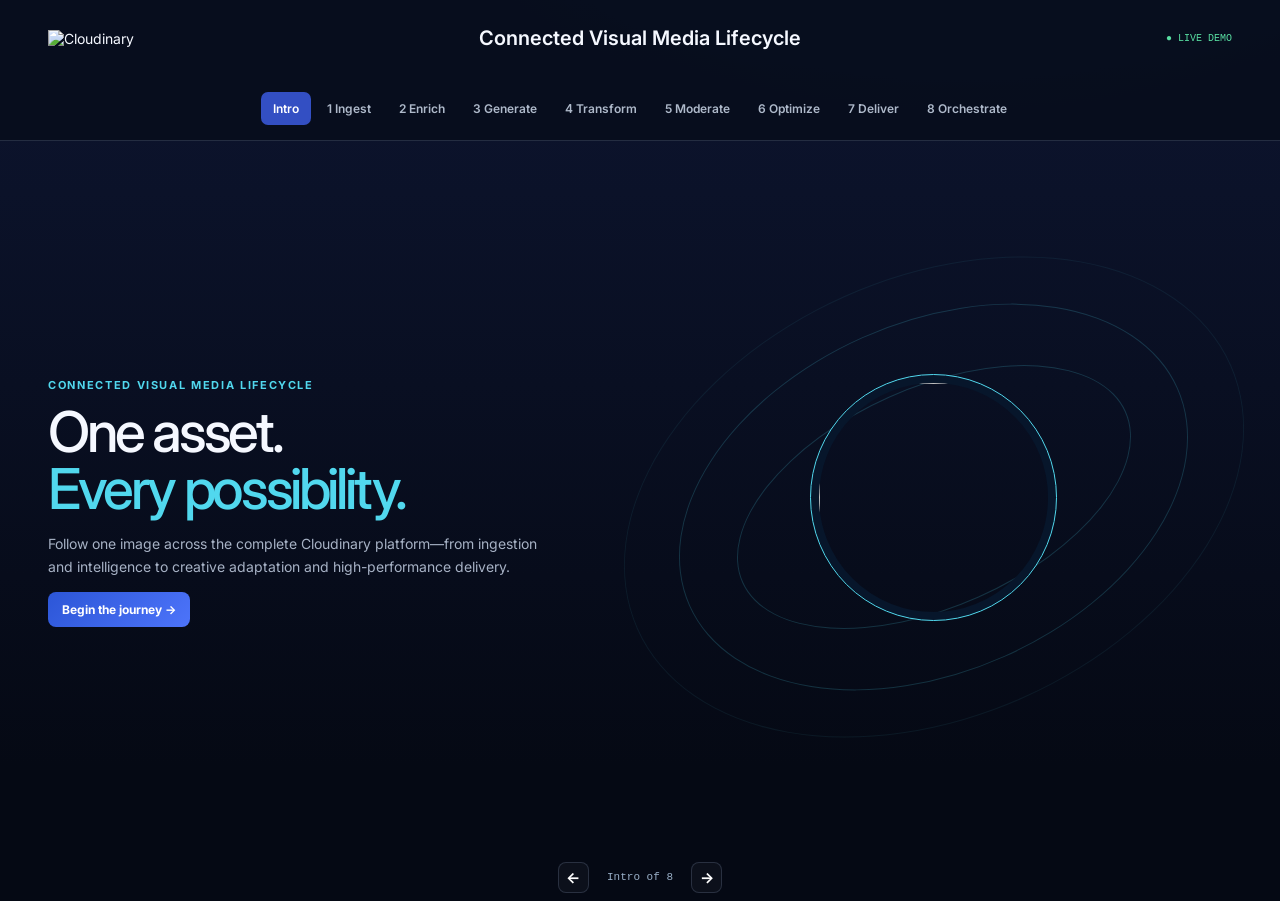
==== index.html @ d99a13ba "Initial connected visual media lifecycle demo" ====
<!doctype html><html lang="en"><head><meta charset="utf-8"><meta name="viewport" content="width=device-width,initial-scale=1"><title>Connected Visual Media Lifecycle</title><link rel="preconnect" href="https://res.cloudinary.com"><link rel="stylesheet" href="styles.css"><script>window.LIFECYCLE_DEMO_CONFIG={cloudName:"demohost",uploadPreset:""}</script><script src="app.js" defer></script></head><body><div class="app"><header><div class="title"><img src="https://res.cloudinary.com/demohost/image/upload/v1788976604/cloudinary_logo_white_0720_svg.svg" alt="Cloudinary"><h1>Connected Visual Media Lifecycle</h1><span>● LIVE DEMO</span></div><nav role="tablist"><a class="active" href="#intro">Intro</a><a href="#ingest">1 Ingest</a><a href="#enrich">2 Enrich</a><a href="#generate">3 Generate</a><a href="#transform">4 Transform</a><a href="#moderate">5 Moderate</a><a href="#optimize">6 Optimize</a><a href="#deliver">7 Deliver</a><a href="#orchestrate">8 Orchestrate</a></nav></header><main>
<section id="intro" class="slide active"><div><p class="k">CONNECTED VISUAL MEDIA LIFECYCLE</p><h2>One asset.<br><em>Every possibility.</em></h2><p>Follow one image across the complete Cloudinary platform—from ingestion and intelligence to creative adaptation and high-performance delivery.</p><button data-next>Begin the journey →</button></div><div class="orbit"><i></i><i></i><i></i><img data-img src="https://res.cloudinary.com/demohost/image/upload/v1787601621/utctndwrbavu4seggpqu.jpg" alt=""></div></section>
<section id="ingest" class="slide"><div><p class="k">01 / INGEST & STORE</p><h2>Start with<br><em>one asset.</em></h2><p>Bring a single image into the demo. At scale, Cloudinary ingests every type of media through widgets, APIs, portals, and automations.</p></div><div class="twocol"><article class="panel"><b>UPLOAD WIDGET <i id="state">READY</i></b><div id="drop"><input id="file" type="file" accept="image/*" hidden><strong>↑</strong><h3>Bring in an image</h3><p>Upload from your device or use the example asset.</p><button id="upload">Upload image</button><button id="example" class="secondary">Use example</button><small id="note">Upload Widget connection pending preset setup.</small></div></article><aside class="panel inspector"><b>ASSET INSPECTOR <i>ORIGINAL</i></b><img data-img src="https://res.cloudinary.com/demohost/image/upload/v1787601621/utctndwrbavu4seggpqu.jpg" alt="Source asset"><dl><div><dt>Pixel size</dt><dd id="dims">Loading…</dd></div><div><dt>Format</dt><dd id="format">JPG</dd></div><div><dt>File size</dt><dd id="size">Cloudinary original</dd></div><div><dt>Folder</dt><dd>lifecycle-demo/inbox</dd></div></dl></aside></div></section>
<section id="enrich" class="slide"><div><p class="k">02 / ENRICH & FIND</p><h2>Meaning makes<br><em>media move.</em></h2><p>AI tags and structured metadata make every visual a searchable business object.</p></div><div class="tagstage"><div class="tags left">lifestyle<br>outdoor<br>summer<br>travel</div><img data-img src="https://res.cloudinary.com/demohost/image/upload/c_fill,ar_1:1,g_auto/v1787601621/utctndwrbavu4seggpqu.jpg" alt="Enriched asset"><div class="tags right">approved<br>social use<br>rights cleared<br>Q3 campaign</div><footer>⌕ <span id="query">find all images approved for social use</span></footer></div></section>
<section id="generate" class="slide"><div><p class="k">03 / GENERATE</p><h2>Move beyond<br><em>the original.</em></h2><p>Generative AI expands, enhances, and animates a source asset for the next campaign or channel.</p></div><div class="cards"><article class="banner"><span>GENERATIVE FILL</span><img data-img src="https://res.cloudinary.com/demohost/image/upload/c_pad,ar_16:9,w_1100,b_rgb:173b66/v1787601621/utctndwrbavu4seggpqu.jpg" alt="Generated banner"><strong>Into<br><em>the open</em></strong><p>Expand into a campaign banner</p></article><article><span>IMAGE TO VIDEO</span><img data-img src="https://res.cloudinary.com/demohost/image/upload/c_fill,ar_16:9,g_auto/v1787601621/utctndwrbavu4seggpqu.jpg" alt="Motion preview"><strong>▶</strong><p>Generate a motion-ready story</p></article></div></section>
<section id="transform" class="slide"><div><p class="k">04 / TRANSFORM</p><h2>Adapt once.<br><em>Show up everywhere.</em></h2><p>Dynamic transformations create precise channel experiences without duplicating the original.</p></div><div class="grid"><article class="big"><img data-img src="https://res.cloudinary.com/demohost/image/upload/v1787601621/utctndwrbavu4seggpqu.jpg" alt="Original"><p>Original asset</p></article><article><img data-img src="https://res.cloudinary.com/demohost/image/upload/c_fill,ar_4:5,g_auto/v1787601621/utctndwrbavu4seggpqu.jpg" alt="Social"><p>Social portrait</p></article><article><img data-img src="https://res.cloudinary.com/demohost/image/upload/c_fill,ar_16:9,g_auto/v1787601621/utctndwrbavu4seggpqu.jpg" alt="Landscape"><p>Marketplace landscape</p></article></div></section>
<section id="moderate" class="slide"><div><p class="k">05 / MODERATE</p><h2>Make every visual<br><em>on brand.</em></h2><p>Custom rules evaluate incoming assets; outcomes become structured metadata.</p></div><div class="moderate"><article><img data-img src="https://res.cloudinary.com/demohost/image/upload/c_fill,ar_1:1,g_auto/v1787601621/utctndwrbavu4seggpqu.jpg" alt=""><b>✓ Approved</b><p>01 Logo check</p></article><article class="reject"><img data-img src="https://res.cloudinary.com/demohost/image/upload/c_fill,ar_1:1,g_auto/v1787601621/utctndwrbavu4seggpqu.jpg" alt=""><b>× Rejected</b><p>02 Clean white background</p></article><article><img data-img src="https://res.cloudinary.com/demohost/image/upload/c_fill,ar_1:1,g_auto/v1787601621/utctndwrbavu4seggpqu.jpg" alt=""><b>✓ Approved</b><p>03 Safe for work</p></article></div></section>
<section id="optimize" class="slide"><div><p class="k">06 / OPTIMIZE</p><h2>Perceptually perfect.<br><em>Performance first.</em></h2><p>Automatic format and quality selection delivers the smallest equivalent file.</p></div><div class="payload panel"><article>ORIGINAL UPLOAD<strong id="original">3.0 MB</strong><small>Source image</small></article><b>↓<small>Automatic format & quality</small></b><article class="green">OPTIMIZED WEB VARIANT<strong>27 KB</strong><small>AVIF / q_auto</small></article><footer><strong>99.1%</strong> smaller payload</footer></div></section>
<section id="deliver" class="slide"><div><p class="k">07 / DELIVER</p><h2>Deliver the right<br><em>experience.</em></h2><p>Responsive media appears exactly where your customer needs it.</p></div><div class="shop panel"><b>● ● ● &nbsp; shop.example.com/summer</b><article><div><small>THE NEW SEASON</small><h3>Made to<br>go further.</h3><button>Shop the story</button></div><img data-img src="https://res.cloudinary.com/demohost/image/upload/c_fill,ar_4:5,g_auto/v1787601621/utctndwrbavu4seggpqu.jpg" alt="Ecommerce example"></article></div></section>
<section id="orchestrate" class="slide"><div><p class="k">08 / ORCHESTRATE</p><h2>The lifecycle is not<br>a process. It’s a <em>flow.</em></h2><p>MediaFlows connects every capability into an automated, observable media operation.</p></div><div class="flow panel"><b>MEDIAFLOWS / ON ASSET UPLOAD <i>RUNNING</i></b><div><article>↑<strong>Asset uploaded</strong><small>lifecycle-demo/inbox</small></article><span>→</span><article>✦<strong>Enrich metadata</strong><small>AI tagging + schema</small></article><span>→</span><article>✓<strong>Moderate</strong><small>3 custom rules</small></article><span>→</span><article>↗<strong>Publish variants</strong><small>Approved only</small></article></div></div></section></main><footer class="controls"><button id="prev">←</button><span id="counter">Intro of 8</span><button id="next">→</button></footer></div></body></html>
---- styles.css ----
@import url('https://fonts.googleapis.com/css2?family=Inter:wght@400;500;600;700&display=swap');:root{--n:#050914;--p:#0b1220;--l:rgba(185,212,255,.16);--m:#a7b2c5;--c:#51d8ee;--g:#58dda1;--r:#ff765d}*{box-sizing:border-box}body{margin:0;background:#050914;color:#f5f8ff;font:14px Inter,sans-serif}.app{min-height:100vh;background:radial-gradient(900px 500px at 75% -180px,#29387888,transparent 65%),linear-gradient(#0d1530,#050914 48rem)}header{border-bottom:1px solid var(--l);background:#070d1cee}.title,nav,main,.controls{max-width:1184px;margin:auto}.title{height:76px;display:grid;grid-template-columns:1fr auto 1fr;align-items:center}.title img{width:164px}.title h1{font-size:20px;font-weight:600}.title span{justify-self:end;color:var(--g);font:10px monospace}nav{height:64px;display:flex;align-items:center;justify-content:center;gap:4px;overflow:auto}nav a{padding:9px 12px;border-radius:7px;color:#aeb9ca;text-decoration:none;font-size:12px;font-weight:600;white-space:nowrap}nav a.active{background:#334fc3;color:#fff}.slide{height:calc(100vh - 188px);min-height:570px;display:grid;grid-template-columns:42% 58%;gap:45px;align-items:center;animation:in .35s}.slide:not(.active){display:none}@keyframes in{from{opacity:0;transform:translateX(15px)}to{opacity:1}}.k{color:var(--c);font-size:11px;font-weight:700;letter-spacing:.15em}.slide h2{margin:0;font-size:clamp(40px,4.4vw,62px);font-weight:500;line-height:1.02;letter-spacing:-.06em}.slide>div>p:not(.k){color:var(--m);line-height:1.65}em{color:var(--c);font-style:normal}button{padding:10px 14px;border:0;border-radius:8px;background:linear-gradient(135deg,#2c56d7,#4d74fa);color:#fff;font:700 12px Inter;cursor:pointer}.secondary{margin-left:7px;border:1px solid var(--l);background:#ffffff0b}.panel{overflow:hidden;border:1px solid var(--l);border-radius:15px;background:var(--p);box-shadow:0 18px 45px #0004}.panel>b,.shop>b,.flow>b{display:flex;justify-content:space-between;padding:15px 17px;border-bottom:1px solid var(--l);color:#aebed2;font:10px monospace;letter-spacing:.12em}.panel i{color:var(--g);font-style:normal}.orbit{height:450px;position:relative;display:grid;place-items:center}.orbit i{position:absolute;border:1px solid #51d8ee30;border-radius:50%;transform:rotate(-24deg)}.orbit i:nth-child(1){width:420px;height:220px}.orbit i:nth-child(2){width:535px;height:350px}.orbit i:nth-child(3){width:650px;height:440px;border-color:#51d8ee12}.orbit img{z-index:1;width:245px;height:245px;border:8px solid #07162b;outline:1px solid var(--c);border-radius:50%;object-fit:cover}.twocol{display:grid;grid-template-columns:1fr .72fr;gap:16px}.drop{min-height:340px;display:grid;place-content:center;text-align:center;padding:25px}.drop strong{display:grid;place-items:center;width:48px;height:48px;margin:auto;border:1px solid #51d8ee88;border-radius:50%;color:var(--c);font-size:23px}.drop h3{margin:18px 0 5px}.drop p,.drop small{color:var(--m);font-size:12px}.drop small{display:block;margin-top:15px;font-size:10px}.inspector>img{width:100%;height:170px;padding:14px;object-fit:cover}.inspector dl{margin:0;padding:4px 17px}.inspector dl div{display:flex;justify-content:space-between;padding:10px 0;border-bottom:1px solid var(--l)}dt{color:#97a9c1;font-size:11px}dd{margin:0;font:11px monospace}.tagstage{height:440px;position:relative;display:grid;place-items:center;border-block:1px solid var(--l);background-image:linear-gradient(#7096d115 1px,transparent 1px),linear-gradient(90deg,#7096d115 1px,transparent 1px);background-size:38px 38px}.tagstage>img{width:245px;height:245px;border:7px solid #071a31;outline:1px solid var(--c);border-radius:50%;object-fit:cover}.tags{position:absolute;display:grid;gap:10px;color:#c3d9ee;font:10px monospace;line-height:3}.tags.left{left:5%;top:15%}.tags.right{right:5%;bottom:19%;text-align:right}.tagstage footer{position:absolute;bottom:3%;width:82%;padding:12px;border:1px solid #51d8ee66;border-radius:8px;background:#030d1be8;color:#d5e9fb;font:11px monospace}.cards{display:grid;grid-template-columns:1.2fr .8fr;gap:14px}.cards article,.grid article,.moderate article{position:relative;overflow:hidden;border:1px solid var(--l);border-radius:12px;background:#081a30;height:330px}.cards img,.grid img,.moderate img{width:100%;height:100%;object-fit:cover}.cards span,.cards p,.grid p,.moderate p{position:absolute;z-index:1;left:12px}.cards span{top:12px;font:9px monospace}.cards strong{position:absolute;z-index:1;top:48%;left:50%;transform:translate(-50%,-50%);font-size:26px}.cards p,.grid p,.moderate p{bottom:0;right:0;margin:0;padding:35px 12px 12px;background:linear-gradient(transparent,#020810e8);font-size:11px}.grid{display:grid;grid-template-columns:1.3fr .75fr;grid-template-rows:160px 160px;gap:12px}.grid .big{grid-row:span 2}.grid article:last-child{grid-column:2}.moderate{display:grid;grid-template-columns:repeat(3,1fr);gap:12px}.moderate article{height:330px}.moderate b{position:absolute;z-index:1;top:12px;right:12px;padding:7px 9px;border:1px solid var(--g);border-radius:99px;color:var(--g);background:#03101de8;font-size:10px}.moderate .reject b{border-color:var(--r);color:var(--r)}.moderate .reject img{filter:saturate(.45)}.payload{display:grid;grid-template-columns:1fr .6fr 1fr;padding:35px;align-items:center}.payload article{display:grid;gap:9px;padding:21px;border:1px solid var(--l);border-radius:10px;color:#a7bad3;font:10px monospace}.payload article strong{font-size:36px;color:#fff}.payload .green{border-color:#58dda166}.payload .green strong{color:var(--g)}.payload>b{text-align:center;color:var(--c);font-size:30px}.payload footer{grid-column:1/-1;text-align:center;padding-top:20px;color:var(--m)}.payload footer strong{color:var(--c);font-size:30px}.shop article{display:grid;grid-template-columns:1fr .86fr;height:330px;background:#d6dada;color:#132235}.shop article div{padding:42px}.shop h3{margin:13px 0;font:44px/.88 Georgia,serif}.shop img{width:100%;height:100%;object-fit:cover}.flow>div{min-height:365px;display:flex;align-items:center;justify-content:center;background-image:linear-gradient(#7096d115 1px,transparent 1px),linear-gradient(90deg,#7096d115 1px,transparent 1px);background-size:34px 34px}.flow article{width:130px;padding:14px 8px;border:1px solid #75b8ff55;border-radius:9px;background:#05162eee;color:var(--c);text-align:center;font-size:20px}.flow article strong,.flow article small{display:block;margin-top:7px;color:#fff;font-size:10px}.flow article small{color:#839bb9;font-size:8px}.flow>div>span{color:var(--c);padding:9px}.controls{height:48px;display:flex;justify-content:center;align-items:center;gap:18px;color:#9ab0c8;font:11px monospace}.controls button{display:grid;place-items:center;width:31px;height:31px;padding:0;border:1px solid var(--l);background:#ffffff08;font-size:15px}@media(max-width:850px){.title,nav,main,.controls{width:calc(100% - 40px)}.title{grid-template-columns:1fr auto}.title h1{display:none}.slide{height:auto;min-height:calc(100vh - 175px);grid-template-columns:1fr;padding:45px 0}.twocol{grid-template-columns:1fr}.inspector{display:none}.orbit{height:300px}.orbit i:nth-child(3){width:480px}.moderate{grid-template-columns:1fr}.moderate article{height:180px}.cards{grid-template-columns:1fr}.grid{grid-template-rows:180px 180px}.tagstage{height:350px}.tags{display:none}.flow>div{flex-direction:column;padding:20px}.flow>div>span{transform:rotate(90deg)}}
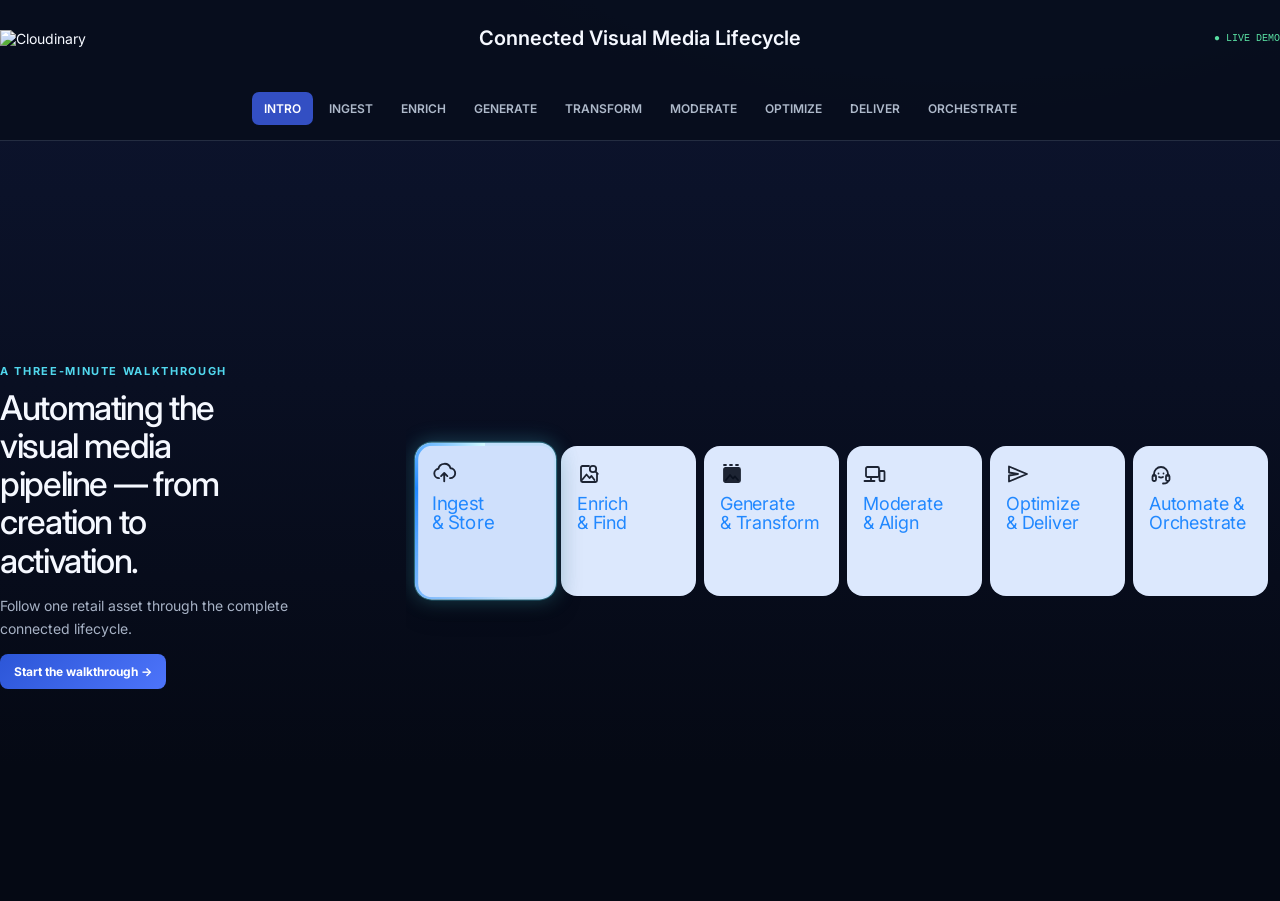
==== commit 221e14be: "Build Cloudinary media lifecycle demo" ====
--- a/index.html
+++ b/index.html
@@ -1,10 +1,280 @@
-<!doctype html><html lang="en"><head><meta charset="utf-8"><meta name="viewport" content="width=device-width,initial-scale=1"><title>Connected Visual Media Lifecycle</title><link rel="preconnect" href="https://res.cloudinary.com"><link rel="stylesheet" href="styles.css"><script>window.LIFECYCLE_DEMO_CONFIG={cloudName:"demohost",uploadPreset:""}</script><script src="app.js" defer></script></head><body><div class="app"><header><div class="title"><img src="https://res.cloudinary.com/demohost/image/upload/v1788976604/cloudinary_logo_white_0720_svg.svg" alt="Cloudinary"><h1>Connected Visual Media Lifecycle</h1><span>● LIVE DEMO</span></div><nav role="tablist"><a class="active" href="#intro">Intro</a><a href="#ingest">1 Ingest</a><a href="#enrich">2 Enrich</a><a href="#generate">3 Generate</a><a href="#transform">4 Transform</a><a href="#moderate">5 Moderate</a><a href="#optimize">6 Optimize</a><a href="#deliver">7 Deliver</a><a href="#orchestrate">8 Orchestrate</a></nav></header><main>
-<section id="intro" class="slide active"><div><p class="k">CONNECTED VISUAL MEDIA LIFECYCLE</p><h2>One asset.<br><em>Every possibility.</em></h2><p>Follow one image across the complete Cloudinary platform—from ingestion and intelligence to creative adaptation and high-performance delivery.</p><button data-next>Begin the journey →</button></div><div class="orbit"><i></i><i></i><i></i><img data-img src="https://res.cloudinary.com/demohost/image/upload/v1787601621/utctndwrbavu4seggpqu.jpg" alt=""></div></section>
-<section id="ingest" class="slide"><div><p class="k">01 / INGEST & STORE</p><h2>Start with<br><em>one asset.</em></h2><p>Bring a single image into the demo. At scale, Cloudinary ingests every type of media through widgets, APIs, portals, and automations.</p></div><div class="twocol"><article class="panel"><b>UPLOAD WIDGET <i id="state">READY</i></b><div id="drop"><input id="file" type="file" accept="image/*" hidden><strong>↑</strong><h3>Bring in an image</h3><p>Upload from your device or use the example asset.</p><button id="upload">Upload image</button><button id="example" class="secondary">Use example</button><small id="note">Upload Widget connection pending preset setup.</small></div></article><aside class="panel inspector"><b>ASSET INSPECTOR <i>ORIGINAL</i></b><img data-img src="https://res.cloudinary.com/demohost/image/upload/v1787601621/utctndwrbavu4seggpqu.jpg" alt="Source asset"><dl><div><dt>Pixel size</dt><dd id="dims">Loading…</dd></div><div><dt>Format</dt><dd id="format">JPG</dd></div><div><dt>File size</dt><dd id="size">Cloudinary original</dd></div><div><dt>Folder</dt><dd>lifecycle-demo/inbox</dd></div></dl></aside></div></section>
-<section id="enrich" class="slide"><div><p class="k">02 / ENRICH & FIND</p><h2>Meaning makes<br><em>media move.</em></h2><p>AI tags and structured metadata make every visual a searchable business object.</p></div><div class="tagstage"><div class="tags left">lifestyle<br>outdoor<br>summer<br>travel</div><img data-img src="https://res.cloudinary.com/demohost/image/upload/c_fill,ar_1:1,g_auto/v1787601621/utctndwrbavu4seggpqu.jpg" alt="Enriched asset"><div class="tags right">approved<br>social use<br>rights cleared<br>Q3 campaign</div><footer>⌕ <span id="query">find all images approved for social use</span></footer></div></section>
-<section id="generate" class="slide"><div><p class="k">03 / GENERATE</p><h2>Move beyond<br><em>the original.</em></h2><p>Generative AI expands, enhances, and animates a source asset for the next campaign or channel.</p></div><div class="cards"><article class="banner"><span>GENERATIVE FILL</span><img data-img src="https://res.cloudinary.com/demohost/image/upload/c_pad,ar_16:9,w_1100,b_rgb:173b66/v1787601621/utctndwrbavu4seggpqu.jpg" alt="Generated banner"><strong>Into<br><em>the open</em></strong><p>Expand into a campaign banner</p></article><article><span>IMAGE TO VIDEO</span><img data-img src="https://res.cloudinary.com/demohost/image/upload/c_fill,ar_16:9,g_auto/v1787601621/utctndwrbavu4seggpqu.jpg" alt="Motion preview"><strong>▶</strong><p>Generate a motion-ready story</p></article></div></section>
-<section id="transform" class="slide"><div><p class="k">04 / TRANSFORM</p><h2>Adapt once.<br><em>Show up everywhere.</em></h2><p>Dynamic transformations create precise channel experiences without duplicating the original.</p></div><div class="grid"><article class="big"><img data-img src="https://res.cloudinary.com/demohost/image/upload/v1787601621/utctndwrbavu4seggpqu.jpg" alt="Original"><p>Original asset</p></article><article><img data-img src="https://res.cloudinary.com/demohost/image/upload/c_fill,ar_4:5,g_auto/v1787601621/utctndwrbavu4seggpqu.jpg" alt="Social"><p>Social portrait</p></article><article><img data-img src="https://res.cloudinary.com/demohost/image/upload/c_fill,ar_16:9,g_auto/v1787601621/utctndwrbavu4seggpqu.jpg" alt="Landscape"><p>Marketplace landscape</p></article></div></section>
-<section id="moderate" class="slide"><div><p class="k">05 / MODERATE</p><h2>Make every visual<br><em>on brand.</em></h2><p>Custom rules evaluate incoming assets; outcomes become structured metadata.</p></div><div class="moderate"><article><img data-img src="https://res.cloudinary.com/demohost/image/upload/c_fill,ar_1:1,g_auto/v1787601621/utctndwrbavu4seggpqu.jpg" alt=""><b>✓ Approved</b><p>01 Logo check</p></article><article class="reject"><img data-img src="https://res.cloudinary.com/demohost/image/upload/c_fill,ar_1:1,g_auto/v1787601621/utctndwrbavu4seggpqu.jpg" alt=""><b>× Rejected</b><p>02 Clean white background</p></article><article><img data-img src="https://res.cloudinary.com/demohost/image/upload/c_fill,ar_1:1,g_auto/v1787601621/utctndwrbavu4seggpqu.jpg" alt=""><b>✓ Approved</b><p>03 Safe for work</p></article></div></section>
-<section id="optimize" class="slide"><div><p class="k">06 / OPTIMIZE</p><h2>Perceptually perfect.<br><em>Performance first.</em></h2><p>Automatic format and quality selection delivers the smallest equivalent file.</p></div><div class="payload panel"><article>ORIGINAL UPLOAD<strong id="original">3.0 MB</strong><small>Source image</small></article><b>↓<small>Automatic format & quality</small></b><article class="green">OPTIMIZED WEB VARIANT<strong>27 KB</strong><small>AVIF / q_auto</small></article><footer><strong>99.1%</strong> smaller payload</footer></div></section>
-<section id="deliver" class="slide"><div><p class="k">07 / DELIVER</p><h2>Deliver the right<br><em>experience.</em></h2><p>Responsive media appears exactly where your customer needs it.</p></div><div class="shop panel"><b>● ● ● &nbsp; shop.example.com/summer</b><article><div><small>THE NEW SEASON</small><h3>Made to<br>go further.</h3><button>Shop the story</button></div><img data-img src="https://res.cloudinary.com/demohost/image/upload/c_fill,ar_4:5,g_auto/v1787601621/utctndwrbavu4seggpqu.jpg" alt="Ecommerce example"></article></div></section>
-<section id="orchestrate" class="slide"><div><p class="k">08 / ORCHESTRATE</p><h2>The lifecycle is not<br>a process. It’s a <em>flow.</em></h2><p>MediaFlows connects every capability into an automated, observable media operation.</p></div><div class="flow panel"><b>MEDIAFLOWS / ON ASSET UPLOAD <i>RUNNING</i></b><div><article>↑<strong>Asset uploaded</strong><small>lifecycle-demo/inbox</small></article><span>→</span><article>✦<strong>Enrich metadata</strong><small>AI tagging + schema</small></article><span>→</span><article>✓<strong>Moderate</strong><small>3 custom rules</small></article><span>→</span><article>↗<strong>Publish variants</strong><small>Approved only</small></article></div></div></section></main><footer class="controls"><button id="prev">←</button><span id="counter">Intro of 8</span><button id="next">→</button></footer></div></body></html>
+<!doctype html>
+<html lang="en">
+  <head>
+    <meta charset="utf-8">
+    <meta name="viewport" content="width=device-width, initial-scale=1">
+    <title>Connected Visual Media Lifecycle</title>
+    <link rel="stylesheet" href="styles.css">
+    <script>
+      window.LIFECYCLE_DEMO_CONFIG = {
+        cloudName: 'demohost',
+        uploadPreset: 'lifecycle_demo',
+        dropboxAppKey: '',
+        assetEndpoint: 'https://platform-demo-asset-status.lifecycledemo.workers.dev/asset'
+      };
+    </script>
+    <script src="https://upload-widget.cloudinary.com/latest/global/all.js"></script>
+    <script src="app.js" defer></script>
+  </head>
+  <body>
+    <div class="app">
+      <header>
+        <div class="title">
+          <img src="https://res.cloudinary.com/demohost/image/upload/v1788976604/cloudinary_logo_white_0720_svg.svg" alt="Cloudinary">
+          <h1>Connected Visual Media Lifecycle</h1>
+          <span>● LIVE DEMO</span>
+        </div>
+        <nav aria-label="Lifecycle stages">
+          <a class="active" href="#intro">INTRO</a>
+          <a href="#ingest">INGEST</a>
+          <a href="#enrich">ENRICH</a>
+          <a href="#generate">GENERATE</a>
+          <a href="#transform">TRANSFORM</a>
+          <a href="#moderate">MODERATE</a>
+          <a href="#optimize">OPTIMIZE</a>
+          <a href="#deliver">DELIVER</a>
+          <a href="#orchestrate">ORCHESTRATE</a>
+        </nav>
+      </header>
+
+      <main>
+        <section id="intro" class="slide active">
+          <div>
+            <p class="k">A THREE-MINUTE WALKTHROUGH</p>
+            <h2>Automating the visual media pipeline — from creation to activation.</h2>
+            <p>Follow one retail asset through the complete connected lifecycle.</p>
+            <button data-next>Start the walkthrough →</button>
+          </div>
+          <div class="intro-graphic">
+            <iframe src="embeds/lifecycle-infographic.html?controls=0" width="100%" height="760" style="border:0" title="Content lifecycle"></iframe>
+          </div>
+        </section>
+
+        <section id="ingest" class="slide">
+          <div>
+            <p class="k">01 / INGEST</p>
+            <h2>Bring every asset in, from anywhere.</h2>
+            <p>Portals, APIs, bulk migration, cloud storage, and URLs all land in one governed foundation.</p>
+            <p class="value"><b>VALUE</b> Ingest, enrich, and transform at any volume.</p>
+            <aside class="customer-proofs" aria-label="Customer proof points">
+              <a class="customer-proof" href="https://cloudinary.com/customers/rapha" target="_blank" rel="noopener noreferrer"><b>RAPHA</b><span>Launches videos <strong>50% faster</strong>.</span></a>
+            </aside>
+          </div>
+          <div class="ingest-stage">
+            <article id="upload-prompt" class="upload-prompt">
+              <input id="file" type="file" accept="image/*" hidden>
+              <strong class="upload-mark">↑</strong>
+              <button id="upload">Upload or Fetch Image</button>
+              <span class="sample-prompt">Use a sample asset instead</span>
+              <div class="sample-links" aria-label="Example assets">
+                <a class="text-link" data-sample="lifestyle" href="#">Lifestyle campaign image</a>
+                <a class="text-link is-unavailable" aria-disabled="true" href="#">Product image</a>
+                <a class="text-link is-unavailable" aria-disabled="true" href="#">Creator / UGC image</a>
+              </div>
+              <small id="note">This demo has been tuned for images, but in practice Cloudinary excels in video in the same workflow.</small>
+            </article>
+            <aside id="asset-inspector" class="panel inspector" hidden>
+              <img data-img src="https://res.cloudinary.com/demohost/image/upload/v1787601621/utctndwrbavu4seggpqu.jpg" alt="">
+              <dl>
+                <div><dt>Pixel size</dt><dd id="dims">Loading…</dd></div>
+                <div><dt>Format</dt><dd id="format">JPG</dd></div>
+                <div><dt>File size</dt><dd id="size">Cloudinary original</dd></div>
+                <div><dt>Unique asset ID</dt><dd>assigned on ingest</dd></div>
+              </dl>
+              <button id="change-asset" class="change-asset">Change asset</button>
+            </aside>
+          </div>
+        </section>
+
+        <section id="enrich" class="slide">
+          <div><p class="k">02 / ENRICH</p><h2>Every asset understands itself.</h2><p>Auto-tagging and structured metadata keep every visual searchable.</p><p class="value"><b>VALUE</b> Find, reuse, and govern valuable assets.</p></div>
+          <iframe id="enrich-visual" class="enrich-embed" src="embeds/enrich-interactive.html" title="Interactive asset enrichment"></iframe>
+          <pre id="metadata-output" hidden></pre>
+        </section>
+
+        <section id="generate" class="slide">
+          <div>
+            <p class="k">03 / GENERATE</p>
+            <h2>New creative, without a new shoot.</h2>
+            <p>Image Gen creates a campaign visual; Image to Video animates an existing product photo.</p>
+            <p class="value"><b>VALUE</b> Generate creative inside the governed media pipeline.</p>
+            <aside class="customer-proofs" aria-label="Customer proof points">
+              <a class="customer-proof" href="https://cloudinary.com/customers/adidas" target="_blank" rel="noopener noreferrer"><b>ADIDAS</b><span>Creates <strong>personalized experiences</strong> to market fast.</span></a>
+              <a class="customer-proof" href="https://cloudinary.com/customers/paul-smith" target="_blank" rel="noopener noreferrer"><b>PAUL SMITH</b><span>Reported a <strong>45% boost</strong> in video-enabled sales.</span></a>
+            </aside>
+          </div>
+          <div id="generate-empty" class="generate-empty"><b>Upload an asset to generate</b><span>Choose an asset to create campaign and motion variations.</span></div>
+          <div id="generate-showcase" class="generate-showcase" hidden>
+            <figure><img id="generate-original" src="https://res.cloudinary.com/demohost/image/upload/c_scale,w_300/f_auto/q_auto/v1787601621/utctndwrbavu4seggpqu.jpg" alt="Selected source asset"><figcaption>Original · 300px</figcaption></figure>
+            <figure><img src="https://res.cloudinary.com/demohost/image/upload/c_fill,g_auto,w_300,ar_9:16/f_auto/q_auto/v1790997552/gen_fill_bride.jpg" alt="Generative fill result"><figcaption>Generative fill · 9:16</figcaption></figure>
+            <figure><video autoplay muted loop playsinline aria-label="Image to video result"><source src="https://res.cloudinary.com/demohost/video/upload/c_fill,g_auto,w_300,ar_9:16/vc_auto/ac_none/f_auto:video/q_auto/v1790997654/image-to-video/i2v_66d2f0d4ef1d4b7b9302a3d8dbae1872.mp4" type="video/mp4"></video><figcaption>Image to video · 9:16</figcaption></figure>
+          </div>
+        </section>
+
+        <section id="transform" class="slide">
+          <div>
+            <p class="k">04 / TRANSFORM</p>
+            <h2>One image or video, infinite variations.</h2>
+            <p>Smart crops, generative edits, and overlays make every channel-ready experience.</p>
+            <p class="value"><b>VALUE</b> Produce every campaign and channel variation instantly.</p>
+            <aside class="customer-proofs" aria-label="Customer proof points">
+              <a class="customer-proof" href="https://cloudinary.com/customers/amc" target="_blank" rel="noopener noreferrer"><b>AMC THEATRES</b><span>Achieved <strong>90% time savings</strong> through automated image transformations.</span></a>
+            </aside>
+          </div>
+          <iframe id="transform-visual" class="transform-embed" src="embeds/transform-interactive.html" title="Interactive asset transformations"></iframe>
+        </section>
+
+        <section id="moderate" class="slide">
+          <div>
+            <p class="k">05 / MODERATE</p>
+            <h2>Brand-safe, automatically.</h2>
+            <p>Custom rules screen assets before they reach a storefront, app, or campaign.</p>
+            <p class="value"><b>VALUE</b> Flagged content routes to human review.</p>
+          </div>
+          <div id="moderate-empty" class="moderate-empty">
+            <b>Upload an asset to evaluate</b>
+            <span>Rule outcomes will appear here when an image is selected.</span>
+          </div>
+          <div id="moderate-showcase" class="moderate-showcase" hidden>
+            <figure class="moderate-preview">
+              <img data-img src="https://res.cloudinary.com/demohost/image/upload/v1787601621/utctndwrbavu4seggpqu.jpg" alt="Selected asset under moderation review">
+              <figcaption><a id="moderate-job" href="" target="_blank" rel="noopener noreferrer" hidden>Open moderation job</a></figcaption>
+            </figure>
+            <div class="moderate-rules" aria-live="polite">
+              <div class="moderate-summary">
+                <small>MODERATION RESULT</small>
+                <strong id="moderate-status">CHECKING</strong>
+                <span id="moderate-summary">Reading structured moderation metadata…</span>
+              </div>
+              <article class="moderate-rule pending" data-moderation-rule="image-quality-check" style="--delay: .08s">
+                <small>01</small><strong>Image Quality Check</strong><span>Checking</span>
+              </article>
+              <article class="moderate-rule pending" data-moderation-rule="no-unlicensed-logos" style="--delay: .16s">
+                <small>02</small><strong>No Unlicensed Logos</strong><span>Checking</span>
+              </article>
+              <article class="moderate-rule pending" data-moderation-rule="no-identifiable-people" style="--delay: .24s">
+                <small>03</small><strong>No Identifiable People</strong><span>Checking</span>
+              </article>
+              <article class="moderate-rule pending" data-moderation-rule="minimum-image-size" style="--delay: .32s">
+                <small>04</small><strong>Minimum Image Size</strong><span>Checking</span>
+              </article>
+            </div>
+          </div>
+        </section>
+
+        <section id="optimize" class="slide">
+          <div>
+            <p class="k">06 / OPTIMIZE</p>
+            <h2>Lighter files, same image.</h2>
+            <p>Automatic format selection and quality tuning work per requesting browser. Resize on the fly for different devices, frame sizes and breakpoints.</p>
+            <p class="value"><b>VALUE</b> Faster experiences with no visible quality compromise.</p>
+            <aside class="customer-proofs" aria-label="Customer proof points">
+              <a class="customer-proof" href="https://cloudinary.com/customers/ag-jeans" target="_blank" rel="noopener noreferrer"><b>AG JEANS</b><span>A <strong>one-second faster</strong> page load drove <strong>20% more conversions</strong>.</span></a>
+            </aside>
+          </div>
+          <div id="optimize-empty" class="optimize-empty">
+            <b>Upload an asset to optimize</b>
+            <span>Cloudinary delivery variants will appear here when an image is selected.</span>
+          </div>
+          <div id="optimize-showcase" class="optimize-showcase" hidden>
+            <figure class="optimize-card">
+              <figcaption>
+                <small>ORIGINAL UPLOAD</small>
+                <span><b id="optimize-original-size">—</b><i id="optimize-original-dimensions">Loading dimensions…</i></span>
+              </figcaption>
+              <img data-img src="https://res.cloudinary.com/demohost/image/upload/v1787601621/utctndwrbavu4seggpqu.jpg" alt="Original selected asset">
+            </figure>
+            <div class="optimize-savings" aria-live="polite">
+              <div class="optimize-gauge" data-state="waiting">
+                <svg viewBox="0 0 200 170" aria-hidden="true">
+                  <g transform="translate(100 95)">
+                    <circle cx="0" cy="0" r="64" fill="none" stroke="#40516c" stroke-width="14" stroke-linecap="round" pathLength="100" stroke-dasharray="66.67 33.33" transform="rotate(150)"></circle>
+                    <circle id="optimize-savings-arc" cx="0" cy="0" r="64" fill="none" stroke="#51d8ee" stroke-width="14" stroke-linecap="round" pathLength="100" stroke-dasharray="66.67 33.33" transform="rotate(150)" opacity="0"></circle>
+                  </g>
+                </svg>
+                <div class="optimize-gauge-center"><b id="optimize-savings-percent">—</b><span id="optimize-savings-caption">MEASURING</span></div>
+              </div>
+              <span id="optimize-savings-comparison">Measuring delivery size…</span>
+            </div>
+            <figure class="optimize-card optimized">
+              <figcaption>
+                <small>OPTIMIZED DELIVERY</small>
+                <span><b id="optimize-delivery-size">Measuring…</b><i>c_scale,w_600,f_auto,q_auto</i></span>
+              </figcaption>
+              <img id="optimize-delivery" src="https://res.cloudinary.com/demohost/image/upload/c_scale,w_600/f_auto/q_auto/v1787601621/utctndwrbavu4seggpqu.jpg" alt="Optimized Cloudinary delivery variant">
+            </figure>
+          </div>
+        </section>
+
+        <section id="deliver" class="slide">
+          <div>
+            <p class="k">07 / DELIVER</p>
+            <h2>Fast, everywhere, on any device.</h2>
+            <p>Multi-CDN delivery ensures fast, reliable content experiences anywhere in the world. Responsive breakpoints serve the best experience for every device and network.</p>
+            <p class="value"><b>VALUE</b> No separate media pipeline per screen size.</p>
+            <aside class="customer-proofs" aria-label="Customer proof points">
+              <a class="customer-proof" href="https://cloudinary.com/blog/cloudinary_helps_the_global_thermomix_community_cook_up_culinary_masterpieces" target="_blank" rel="noopener noreferrer"><b>VORWERK</b><span>Delivers image and video content <strong>fast, without interruptions</strong>, across every device and served market.</span></a>
+            </aside>
+          </div>
+          <div id="deliver-empty" class="deliver-empty">
+            <b>Upload an asset to deliver</b>
+            <span>Channel-ready variants will appear here when an image is selected.</span>
+          </div>
+          <div id="deliver-showcase" class="deliver-showcase" hidden>
+            <figure class="deliver-card mobile">
+              <div class="deliver-frame"><img id="deliver-mobile" alt="Mobile delivery variant"><b id="deliver-mobile-size">Measuring…</b></div>
+              <figcaption><strong>Mobile</strong><span>c_fill,ar_9:16,w_400,f_auto,q_auto</span></figcaption>
+            </figure>
+            <figure class="deliver-card square">
+              <div class="deliver-frame"><img id="deliver-square" alt="Square delivery variant"><b id="deliver-square-size">Measuring…</b></div>
+              <figcaption><strong>Square</strong><span>c_fill,ar_1:1,w_300,f_auto,q_auto</span></figcaption>
+            </figure>
+            <figure class="deliver-card tablet">
+              <div class="deliver-frame"><img id="deliver-tablet" alt="Tablet delivery variant"><b id="deliver-tablet-size">Measuring…</b></div>
+              <figcaption><strong>Tablet</strong><span>c_fill,ar_4:3,w_500,f_auto,q_auto</span></figcaption>
+            </figure>
+            <figure class="deliver-card desktop">
+              <div class="deliver-frame"><img id="deliver-desktop" alt="Desktop delivery variant"><b id="deliver-desktop-size">Measuring…</b></div>
+              <figcaption><strong>Desktop</strong><span>c_scale,w_800,f_auto,q_auto</span></figcaption>
+            </figure>
+          </div>
+        </section>
+
+        <section id="orchestrate" class="slide">
+          <div>
+            <p class="k">08 / ORCHESTRATE</p>
+            <h2>Every step, running on its own.</h2>
+            <p>MediaFlows connects every capability into a repeatable media operation.</p>
+            <p class="value"><b>VALUE</b> Remove handoffs while looping humans in where needed.</p>
+          </div>
+          <div class="flow panel">
+            <b>MEDIA FLOWS / ORCHESTRATION: HOW THIS DEMO WORKS <i></i></b>
+            <div class="orchestration-flow">
+              <article class="orchestration-step">
+                <small>01 / INGEST</small>
+                <strong>Upload presets set the path.</strong>
+                <p>They define the scope, pre-formatting, and tagging on upload. Each image category enters a different DAM folder, where different automation rules apply.</p>
+              </article>
+              <article class="orchestration-step">
+                <small>02 / ENRICH</small>
+                <strong>Metadata makes assets usable.</strong>
+                <p>Structured metadata is added on upload. AI auto-tagging is applied, and tags with more than 70% confidence are automatically added.</p>
+              </article>
+              <article class="orchestration-step">
+                <small>03 / MODERATE</small>
+                <strong>Rules match the asset type.</strong>
+                <p>Moderation runs against different rules based on the upload preset: Lifestyle, Product, or Creator/UGC.</p>
+              </article>
+              <article class="orchestration-step">
+                <small>04 / GENERATE</small>
+                <strong>Generative output stays governed.</strong>
+                <p>Generative content can be created automatically or manually. In this demo, image-to-video is manually reviewed before publication.</p>
+              </article>
+            </div>
+          </div>
+        </section>
+      </main>
+
+    </div>
+  </body>
+</html>
--- a/styles.css
+++ b/styles.css
@@ -1 +1,182 @@
-@import url('https://fonts.googleapis.com/css2?family=Inter:wght@400;500;600;700&display=swap');:root{--n:#050914;--p:#0b1220;--l:rgba(185,212,255,.16);--m:#a7b2c5;--c:#51d8ee;--g:#58dda1;--r:#ff765d}*{box-sizing:border-box}body{margin:0;background:#050914;color:#f5f8ff;font:14px Inter,sans-serif}.app{min-height:100vh;background:radial-gradient(900px 500px at 75% -180px,#29387888,transparent 65%),linear-gradient(#0d1530,#050914 48rem)}header{border-bottom:1px solid var(--l);background:#070d1cee}.title,nav,main,.controls{max-width:1184px;margin:auto}.title{height:76px;display:grid;grid-template-columns:1fr auto 1fr;align-items:center}.title img{width:164px}.title h1{font-size:20px;font-weight:600}.title span{justify-self:end;color:var(--g);font:10px monospace}nav{height:64px;display:flex;align-items:center;justify-content:center;gap:4px;overflow:auto}nav a{padding:9px 12px;border-radius:7px;color:#aeb9ca;text-decoration:none;font-size:12px;font-weight:600;white-space:nowrap}nav a.active{background:#334fc3;color:#fff}.slide{height:calc(100vh - 188px);min-height:570px;display:grid;grid-template-columns:42% 58%;gap:45px;align-items:center;animation:in .35s}.slide:not(.active){display:none}@keyframes in{from{opacity:0;transform:translateX(15px)}to{opacity:1}}.k{color:var(--c);font-size:11px;font-weight:700;letter-spacing:.15em}.slide h2{margin:0;font-size:clamp(40px,4.4vw,62px);font-weight:500;line-height:1.02;letter-spacing:-.06em}.slide>div>p:not(.k){color:var(--m);line-height:1.65}em{color:var(--c);font-style:normal}button{padding:10px 14px;border:0;border-radius:8px;background:linear-gradient(135deg,#2c56d7,#4d74fa);color:#fff;font:700 12px Inter;cursor:pointer}.secondary{margin-left:7px;border:1px solid var(--l);background:#ffffff0b}.panel{overflow:hidden;border:1px solid var(--l);border-radius:15px;background:var(--p);box-shadow:0 18px 45px #0004}.panel>b,.shop>b,.flow>b{display:flex;justify-content:space-between;padding:15px 17px;border-bottom:1px solid var(--l);color:#aebed2;font:10px monospace;letter-spacing:.12em}.panel i{color:var(--g);font-style:normal}.orbit{height:450px;position:relative;display:grid;place-items:center}.orbit i{position:absolute;border:1px solid #51d8ee30;border-radius:50%;transform:rotate(-24deg)}.orbit i:nth-child(1){width:420px;height:220px}.orbit i:nth-child(2){width:535px;height:350px}.orbit i:nth-child(3){width:650px;height:440px;border-color:#51d8ee12}.orbit img{z-index:1;width:245px;height:245px;border:8px solid #07162b;outline:1px solid var(--c);border-radius:50%;object-fit:cover}.twocol{display:grid;grid-template-columns:1fr .72fr;gap:16px}.drop{min-height:340px;display:grid;place-content:center;text-align:center;padding:25px}.drop strong{display:grid;place-items:center;width:48px;height:48px;margin:auto;border:1px solid #51d8ee88;border-radius:50%;color:var(--c);font-size:23px}.drop h3{margin:18px 0 5px}.drop p,.drop small{color:var(--m);font-size:12px}.drop small{display:block;margin-top:15px;font-size:10px}.inspector>img{width:100%;height:170px;padding:14px;object-fit:cover}.inspector dl{margin:0;padding:4px 17px}.inspector dl div{display:flex;justify-content:space-between;padding:10px 0;border-bottom:1px solid var(--l)}dt{color:#97a9c1;font-size:11px}dd{margin:0;font:11px monospace}.tagstage{height:440px;position:relative;display:grid;place-items:center;border-block:1px solid var(--l);background-image:linear-gradient(#7096d115 1px,transparent 1px),linear-gradient(90deg,#7096d115 1px,transparent 1px);background-size:38px 38px}.tagstage>img{width:245px;height:245px;border:7px solid #071a31;outline:1px solid var(--c);border-radius:50%;object-fit:cover}.tags{position:absolute;display:grid;gap:10px;color:#c3d9ee;font:10px monospace;line-height:3}.tags.left{left:5%;top:15%}.tags.right{right:5%;bottom:19%;text-align:right}.tagstage footer{position:absolute;bottom:3%;width:82%;padding:12px;border:1px solid #51d8ee66;border-radius:8px;background:#030d1be8;color:#d5e9fb;font:11px monospace}.cards{display:grid;grid-template-columns:1.2fr .8fr;gap:14px}.cards article,.grid article,.moderate article{position:relative;overflow:hidden;border:1px solid var(--l);border-radius:12px;background:#081a30;height:330px}.cards img,.grid img,.moderate img{width:100%;height:100%;object-fit:cover}.cards span,.cards p,.grid p,.moderate p{position:absolute;z-index:1;left:12px}.cards span{top:12px;font:9px monospace}.cards strong{position:absolute;z-index:1;top:48%;left:50%;transform:translate(-50%,-50%);font-size:26px}.cards p,.grid p,.moderate p{bottom:0;right:0;margin:0;padding:35px 12px 12px;background:linear-gradient(transparent,#020810e8);font-size:11px}.grid{display:grid;grid-template-columns:1.3fr .75fr;grid-template-rows:160px 160px;gap:12px}.grid .big{grid-row:span 2}.grid article:last-child{grid-column:2}.moderate{display:grid;grid-template-columns:repeat(3,1fr);gap:12px}.moderate article{height:330px}.moderate b{position:absolute;z-index:1;top:12px;right:12px;padding:7px 9px;border:1px solid var(--g);border-radius:99px;color:var(--g);background:#03101de8;font-size:10px}.moderate .reject b{border-color:var(--r);color:var(--r)}.moderate .reject img{filter:saturate(.45)}.payload{display:grid;grid-template-columns:1fr .6fr 1fr;padding:35px;align-items:center}.payload article{display:grid;gap:9px;padding:21px;border:1px solid var(--l);border-radius:10px;color:#a7bad3;font:10px monospace}.payload article strong{font-size:36px;color:#fff}.payload .green{border-color:#58dda166}.payload .green strong{color:var(--g)}.payload>b{text-align:center;color:var(--c);font-size:30px}.payload footer{grid-column:1/-1;text-align:center;padding-top:20px;color:var(--m)}.payload footer strong{color:var(--c);font-size:30px}.shop article{display:grid;grid-template-columns:1fr .86fr;height:330px;background:#d6dada;color:#132235}.shop article div{padding:42px}.shop h3{margin:13px 0;font:44px/.88 Georgia,serif}.shop img{width:100%;height:100%;object-fit:cover}.flow>div{min-height:365px;display:flex;align-items:center;justify-content:center;background-image:linear-gradient(#7096d115 1px,transparent 1px),linear-gradient(90deg,#7096d115 1px,transparent 1px);background-size:34px 34px}.flow article{width:130px;padding:14px 8px;border:1px solid #75b8ff55;border-radius:9px;background:#05162eee;color:var(--c);text-align:center;font-size:20px}.flow article strong,.flow article small{display:block;margin-top:7px;color:#fff;font-size:10px}.flow article small{color:#839bb9;font-size:8px}.flow>div>span{color:var(--c);padding:9px}.controls{height:48px;display:flex;justify-content:center;align-items:center;gap:18px;color:#9ab0c8;font:11px monospace}.controls button{display:grid;place-items:center;width:31px;height:31px;padding:0;border:1px solid var(--l);background:#ffffff08;font-size:15px}@media(max-width:850px){.title,nav,main,.controls{width:calc(100% - 40px)}.title{grid-template-columns:1fr auto}.title h1{display:none}.slide{height:auto;min-height:calc(100vh - 175px);grid-template-columns:1fr;padding:45px 0}.twocol{grid-template-columns:1fr}.inspector{display:none}.orbit{height:300px}.orbit i:nth-child(3){width:480px}.moderate{grid-template-columns:1fr}.moderate article{height:180px}.cards{grid-template-columns:1fr}.grid{grid-template-rows:180px 180px}.tagstage{height:350px}.tags{display:none}.flow>div{flex-direction:column;padding:20px}.flow>div>span{transform:rotate(90deg)}}
+@import url('https://fonts.googleapis.com/css2?family=Inter:wght@400;500;600;700&display=swap');
+
+:root {
+  --navy: #050914;
+  --panel: #0b1220;
+  --line: rgba(185, 212, 255, .16);
+  --muted: #a7b2c5;
+  --cyan: #51d8ee;
+  --green: #58dda1;
+  --red: #ff765d;
+}
+
+* { box-sizing: border-box; }
+body { margin: 0; background: var(--navy); color: #f5f8ff; font: 14px Inter, sans-serif; }
+.app { min-height: 100vh; background: radial-gradient(900px 500px at 75% -180px, #29387888, transparent 65%), linear-gradient(#0d1530, var(--navy) 48rem); }
+header { border-bottom: 1px solid var(--line); background: #070d1cee; }
+.title, nav, main { max-width: 1360px; margin: auto; }
+.title { height: 76px; display: grid; grid-template-columns: 1fr auto 1fr; align-items: center; }
+.title img { width: 164px; }
+.title h1 { font-size: 20px; font-weight: 600; }
+.title span { justify-self: end; color: var(--green); font: 10px monospace; }
+nav { height: 64px; display: flex; align-items: center; justify-content: center; gap: 4px; overflow: auto; }
+nav a { padding: 9px 12px; border-radius: 7px; color: #aeb9ca; text-decoration: none; font-size: 12px; font-weight: 600; white-space: nowrap; }
+nav a.active { background: #334fc3; color: #fff; }
+
+.slide { height: calc(100vh - 140px); min-height: 570px; display: grid; grid-template-columns: minmax(250px, .72fr) minmax(0, 1.8fr); gap: 56px; align-items: center; animation: in .35s; }
+.slide:not(.active) { display: none; }
+@keyframes in { from { opacity: 0; transform: translateX(15px); } to { opacity: 1; transform: translateX(0); } }
+.k { color: var(--cyan); font-size: 11px; font-weight: 700; letter-spacing: .15em; }
+.slide h2 { max-width: 13ch; margin: 0; font-size: clamp(26px, 3vw, 34px); font-weight: 500; line-height: 1.12; letter-spacing: -.04em; }
+.slide > div > p:not(.k) { max-width: 33ch; color: var(--muted); line-height: 1.65; }
+em { color: inherit; font-style: normal; }
+.value { margin-top: 25px; max-width: 380px; padding-left: 12px; border-left: 2px solid var(--cyan); font-size: 12px; }
+.value b { margin-right: 7px; color: var(--cyan); font: 10px monospace; letter-spacing: .1em; }
+.customer-proofs { display: grid; gap: 8px; max-width: 360px; margin-top: 19px; }
+.customer-proof { display: grid; grid-template-columns: auto 1fr; column-gap: 11px; row-gap: 2px; padding: 10px 12px; border: 1px solid rgba(88, 221, 161, .3); border-radius: 9px; background: linear-gradient(100deg, rgba(88, 221, 161, .1), rgba(88, 221, 161, .025)); color: inherit; text-decoration: none; }
+.customer-proof[href] { transition: border-color .18s ease, background .18s ease, transform .18s ease; }
+.customer-proof[href]:hover { border-color: rgba(88, 221, 161, .75); background: linear-gradient(100deg, rgba(88, 221, 161, .16), rgba(88, 221, 161, .05)); transform: translateX(3px); }
+.customer-proof[href]:focus-visible { outline: 2px solid var(--cyan); outline-offset: 3px; }
+.customer-proof::before { content: "CUSTOMER OUTCOME"; grid-column: 1 / -1; margin-bottom: 2px; color: var(--green); font: 9px monospace; letter-spacing: .11em; }
+.customer-proof b { align-self: start; padding-right: 11px; border-right: 1px solid rgba(88, 221, 161, .28); color: #f5f8ff; font-size: 10px; letter-spacing: .08em; line-height: 1.45; }
+.customer-proof span { color: #d9e6f4; font-size: 11px; line-height: 1.45; }
+.customer-proof strong { color: var(--green); font-weight: 600; }
+button { padding: 10px 14px; border: 0; border-radius: 8px; background: linear-gradient(135deg, #2c56d7, #4d74fa); color: #fff; font: 700 12px Inter; cursor: pointer; }
+.secondary { margin-left: 7px; border: 1px solid var(--line); background: #ffffff0b; }
+
+.panel { overflow: hidden; border: 1px solid var(--line); border-radius: 15px; background: var(--panel); box-shadow: 0 18px 45px #0004; }
+.panel > b, .flow > b { display: flex; justify-content: space-between; padding: 15px 17px; border-bottom: 1px solid var(--line); color: #aebed2; font: 10px monospace; letter-spacing: .12em; }
+.panel i, .flow i { color: var(--green); font-style: normal; }
+
+.orbit { height: 450px; position: relative; display: grid; place-items: center; }
+.orbit i { position: absolute; border: 1px solid #51d8ee30; border-radius: 50%; transform: rotate(-24deg); }
+.orbit i:nth-child(1) { width: 420px; height: 220px; }
+.orbit i:nth-child(2) { width: 535px; height: 350px; }
+.orbit i:nth-child(3) { width: 650px; height: 440px; border-color: #51d8ee12; }
+.orbit img { z-index: 1; width: 245px; height: 245px; border: 8px solid #07162b; outline: 1px solid var(--cyan); border-radius: 50%; object-fit: cover; }
+.intro-graphic { width: 100%; height: 620px; }
+.intro-graphic iframe { width: 100%; height: 100%; border: 0; }
+
+.ingest-stage { display: grid; min-height: 360px; place-items: center; }
+.upload-prompt { display: grid; min-height: 340px; place-content: center; justify-items: center; gap: 13px; max-width: 390px; padding: 25px; text-align: center; }
+.upload-prompt[hidden], .ingest-stage .inspector[hidden] { display: none; }
+.upload-mark { display: grid; place-items: center; width: 48px; height: 48px; margin-bottom: 5px; border: 1px solid #51d8ee88; border-radius: 50%; color: var(--cyan); font-size: 23px; }
+.upload-prompt button { min-width: 176px; }
+.sample-prompt { margin-top: 2px; color: #9aacc4; font: 11px Inter, sans-serif; }
+.sample-links { display: grid; justify-items: center; gap: 7px; }
+.text-link { color: var(--cyan); font: 12px Inter, sans-serif; text-decoration: underline; text-underline-offset: 3px; }
+.text-link.is-unavailable { color: #7790ad; cursor: default; text-decoration: none; }
+.upload-prompt small { max-width: 280px; margin-top: 4px; color: var(--muted); font-size: 10px; line-height: 1.55; }
+.ingest-stage .inspector { position: relative; width: 100%; min-height: 0; }
+.ingest-stage .inspector > img { display: block; width: 100%; height: auto; max-height: 620px; padding: 16px; object-fit: contain; }
+.ingest-stage .inspector dl { display: grid; grid-template-columns: repeat(2, 1fr); gap: 0 22px; padding: 0 17px 55px; }
+.change-asset { position: absolute; right: 17px; bottom: 15px; padding: 0; background: transparent; color: var(--cyan); font: 12px Inter, sans-serif; text-decoration: underline; text-underline-offset: 3px; }
+.inspector > img { width: 100%; height: 170px; padding: 14px; object-fit: cover; }
+.inspector dl { margin: 0; padding: 4px 17px; }
+.inspector dl div { display: flex; justify-content: space-between; padding: 10px 0; border-bottom: 1px solid var(--line); }
+dt { color: #97a9c1; font-size: 11px; } dd { margin: 0; font: 11px monospace; }
+
+.enrich-embed { display: block; width: 100%; height: 540px; border: 0; border-radius: 12px; background: #06172c; }
+.transform-embed { display: block; width: 100%; height: 540px; border: 0; border-radius: 12px; background: #06172c; }
+
+.generate-showcase { display: flex; min-height: 540px; align-items: center; gap: 14px; }
+.generate-showcase[hidden] { display: none; }
+.generate-empty { min-height: 540px; display: grid; place-content: center; justify-items: center; gap: 10px; border: 1px solid var(--line); border-radius: 12px; background: #081a30; color: #fff; text-align: center; }
+.generate-empty b { font-size: 15px; }
+.generate-empty span { max-width: 220px; color: #8095b0; font-size: 11px; line-height: 1.5; }
+.generate-empty[hidden] { display: none; }
+.generate-showcase figure { width: 300px; margin: 0; }
+.generate-showcase img, .generate-showcase video { display: block; width: 300px; border: 1px solid var(--line); border-radius: 9px; background: #081a30; object-fit: cover; }
+.generate-showcase figure:first-child img { height: auto; max-height: 390px; }
+.generate-showcase figure:not(:first-child) img, .generate-showcase video { aspect-ratio: 9 / 16; }
+.generate-showcase figcaption { margin-top: 9px; color: #a7b8d0; font: 10px Inter, sans-serif; }
+
+.cards { display: grid; grid-template-columns: 1.2fr .8fr; gap: 14px; }
+.cards article, .grid article { position: relative; overflow: hidden; height: 330px; border: 1px solid var(--line); border-radius: 12px; background: #081a30; }
+.cards img, .grid img { width: 100%; height: 100%; object-fit: cover; }
+.cards span, .cards p, .grid p { position: absolute; z-index: 1; left: 12px; }
+.cards span { top: 12px; font: 9px monospace; }
+.cards strong { position: absolute; z-index: 1; top: 48%; left: 50%; transform: translate(-50%, -50%); font-size: 26px; }
+.cards p, .grid p { right: 0; bottom: 0; margin: 0; padding: 35px 12px 12px; background: linear-gradient(transparent, #020810e8); font-size: 11px; }
+.grid { display: grid; grid-template-columns: 1.3fr .75fr; grid-template-rows: 160px 160px; gap: 12px; }
+.grid .big { grid-row: span 2; }.grid article:last-child { grid-column: 2; }
+
+.moderate-empty { min-height: 540px; display: grid; place-content: center; justify-items: center; gap: 10px; border: 1px solid var(--line); border-radius: 12px; background: #081a30; color: #fff; text-align: center; }
+.moderate-empty b { font-size: 15px; }
+.moderate-empty span { max-width: 225px; color: #8095b0; font-size: 11px; line-height: 1.5; }
+.moderate-empty[hidden], .moderate-showcase[hidden] { display: none; }
+.moderate-showcase { min-height: 540px; display: grid; grid-template-columns: minmax(300px, 1.3fr) minmax(200px, .7fr); gap: 17px; padding: 17px; border: 1px solid var(--line); border-radius: 12px; background: #081a30; }
+.moderate-rules { display: grid; align-content: center; gap: 9px; min-width: 0; }
+.moderate-summary { display: grid; gap: 4px; margin-bottom: 5px; padding: 4px 2px 11px; border-bottom: 1px solid var(--line); }
+.moderate-summary small { color: #8fa5c1; font: 9px monospace; letter-spacing: .11em; }
+.moderate-summary strong { color: var(--cyan); font: 600 18px Inter, sans-serif; letter-spacing: .02em; }
+.moderate-summary span { color: #a7b8d0; font-size: 10px; line-height: 1.4; }
+.moderate-rule { display: grid; grid-template-columns: 22px minmax(0, 1fr) auto; align-items: center; gap: 9px; padding: 11px 10px; border: 1px solid var(--line); border-radius: 9px; background: #07172c; opacity: 0; transform: translateX(-14px); }
+.moderate-rule small { color: #7188a5; font: 10px monospace; }
+.moderate-rule strong { color: #edf4ff; font-size: 11px; font-weight: 500; line-height: 1.25; }
+.moderate-rule span { padding: 4px 6px; border: 1px solid #7590ad66; border-radius: 99px; color: #9eb1c8; font: 9px monospace; white-space: nowrap; }
+.moderate-rule.approved { border-color: #58dda15c; }
+.moderate-rule.approved span { border-color: #58dda188; color: var(--green); }
+.moderate-rule.rejected { border-color: #ff765d77; background: #1a111d; }
+.moderate-rule.rejected span { border-color: #ff765d99; color: var(--red); }
+.moderate-showcase.is-ready .moderate-rule { animation: moderate-rule-in .4s cubic-bezier(.2,.8,.2,1) both; animation-delay: var(--delay); }
+@keyframes moderate-rule-in { to { opacity: 1; transform: translateX(0); } }
+.moderate-preview { position: relative; display: grid; min-height: 0; height: 100%; margin: 0; overflow: hidden; place-items: center; border: 1px solid #6c8aac55; border-radius: 9px; background: #061326; }
+.moderate-preview img { display: block; width: 100%; height: 100%; max-height: 504px; padding: 12px; object-fit: contain; }
+.moderate-preview figcaption { position: absolute; right: 11px; bottom: 10px; }
+.moderate-preview a { color: var(--cyan); font: 10px Inter, sans-serif; text-decoration: underline; text-underline-offset: 3px; }
+
+.optimize-empty { min-height: 540px; display: grid; place-content: center; justify-items: center; gap: 10px; border: 1px solid var(--line); border-radius: 12px; background: #081a30; color: #fff; text-align: center; }
+.optimize-empty b { font-size: 15px; }
+.optimize-empty span { max-width: 235px; color: #8095b0; font-size: 11px; line-height: 1.5; }
+.optimize-empty[hidden], .optimize-showcase[hidden] { display: none; }
+.optimize-showcase { min-height: 540px; display: grid; grid-template-columns: minmax(0, 1fr) 118px minmax(0, 1fr); gap: 10px; align-items: center; }
+.optimize-card { min-width: 0; margin: 0; overflow: hidden; border: 1px solid var(--line); border-radius: 12px; background: #081a30; }
+.optimize-card figcaption { display: flex; justify-content: space-between; gap: 12px; padding: 12px 13px; border-bottom: 1px solid var(--line); }
+.optimize-card figcaption > small { color: #9ab0c9; font: 9px monospace; letter-spacing: .1em; }
+.optimize-card figcaption span { display: grid; justify-items: end; gap: 2px; text-align: right; }
+.optimize-card figcaption b { color: #f5f8ff; font: 11px Inter, sans-serif; }
+.optimize-card figcaption i { color: #8da4c0; font: 9px Inter, sans-serif; font-style: normal; }
+.optimize-card > img { display: block; width: 100%; height: 435px; padding: 10px 0 0; object-fit: contain; background: #061326; }
+.optimize-card.optimized { border-color: #58dda166; }
+.optimize-card.optimized figcaption > small, .optimize-card.optimized figcaption b { color: var(--green); }
+.optimize-savings { display: grid; justify-items: center; gap: 1px; color: #9bb0c9; font: 10px Inter, sans-serif; text-align: center; }
+.optimize-gauge { position: relative; width: 112px; aspect-ratio: 200 / 170; }
+.optimize-gauge svg { display: block; width: 100%; height: auto; overflow: visible; }
+.optimize-gauge circle:last-child { transition: stroke .4s ease, stroke-dasharray .55s ease, opacity .25s ease; }
+.optimize-gauge-center { position: absolute; top: 60%; left: 50%; display: grid; justify-items: center; gap: 3px; transform: translate(-50%, -50%); white-space: nowrap; }
+.optimize-gauge-center b { color: #f5f8ff; font-size: 22px; line-height: 1; letter-spacing: -.04em; }
+.optimize-gauge-center span { color: #9bb0c9; font: 8px monospace; letter-spacing: .09em; }
+.optimize-savings > span { color: #a7b8d0; font-size: 10px; }
+
+.deliver-empty { min-height: 540px; display: grid; place-content: center; justify-items: center; gap: 10px; border: 1px solid var(--line); border-radius: 12px; background: #081a30; color: #fff; text-align: center; }
+.deliver-empty b { font-size: 15px; }
+.deliver-empty span { max-width: 230px; color: #8095b0; font-size: 11px; line-height: 1.5; }
+.deliver-empty[hidden], .deliver-showcase[hidden] { display: none; }
+.deliver-showcase { min-height: 540px; display: flex; align-items: center; justify-content: space-between; gap: 12px; }
+.deliver-card { flex: 1 1 0; min-width: 0; margin: 0; overflow: hidden; border: 1px solid var(--line); border-radius: 10px; background: #081a30; }
+.deliver-card.mobile { flex: 0 1 14%; }.deliver-card.square { flex: 0 1 18%; }.deliver-card.tablet { flex: 0 1 24%; }.deliver-card.desktop { flex: 0 1 38%; }
+.deliver-frame { position: relative; background: #061326; }
+.deliver-frame img { display: block; width: 100%; height: auto; }
+.deliver-frame b { position: absolute; top: 8px; right: 8px; padding: 5px 7px; border: 1px solid #58dda188; border-radius: 99px; background: #041425e8; color: var(--green); font: 9px monospace; }
+.deliver-card figcaption { display: grid; gap: 3px; min-height: 51px; padding: 9px 10px; border-top: 1px solid var(--line); }
+.deliver-card figcaption strong { color: #eaf4ff; font-size: 10px; font-weight: 600; }
+.deliver-card figcaption span { color: #93a8c4; font: 8px/1.35 monospace; overflow-wrap: anywhere; }
+
+.payload { display: grid; grid-template-columns: 1fr .6fr 1fr; padding: 35px; align-items: center; }
+.payload article { display: grid; gap: 9px; padding: 21px; border: 1px solid var(--line); border-radius: 10px; color: #a7bad3; font: 10px monospace; }
+.payload article strong { font-size: 36px; color: #fff; }.payload .green { border-color: #58dda166; }.payload .green strong { color: var(--green); }
+.payload > b { text-align: center; color: var(--cyan); font-size: 30px; }.payload > b small { display: block; margin-top: 7px; font-size: 9px; }
+.payload footer { grid-column: 1 / -1; padding-top: 20px; color: var(--muted); text-align: center; }.payload footer strong { color: var(--cyan); font-size: 18px; }
+
+.devices > article { display: grid; grid-template-columns: .55fr .8fr 1.35fr; gap: 18px; min-height: 340px; padding: 25px; align-items: end; background: linear-gradient(145deg, #101d3a, #07101e); }
+.devices article > div { display: grid; gap: 9px; color: #9cb0ca; font: 10px monospace; text-align: center; }.devices img { width: 100%; height: 245px; border-radius: 7px; object-fit: cover; }.devices article > div:first-child img { height: 190px; }.devices article > div:nth-child(2) img { height: 220px; }
+
+.orchestration-flow { min-height: 365px; display: grid; grid-template-columns: repeat(4, minmax(0, 1fr)); gap: 24px; align-items: center; padding: 24px; background-image: linear-gradient(#7096d115 1px, transparent 1px), linear-gradient(90deg, #7096d115 1px, transparent 1px); background-size: 34px 34px; }
+.orchestration-step { position: relative; display: grid; align-content: start; gap: 9px; min-height: 235px; padding: 15px 13px; border: 1px solid #75b8ff55; border-radius: 9px; background: #05162eee; }
+.orchestration-step:not(:last-child)::after { position: absolute; z-index: 2; top: 50%; left: calc(100% + 7px); color: var(--cyan); content: "→"; font-size: 15px; transform: translateY(-50%); }
+.orchestration-step small { color: var(--cyan); font: 8px monospace; letter-spacing: .08em; }
+.orchestration-step strong { color: #fff; font-size: 11px; line-height: 1.3; }
+.orchestration-step p { margin: 0; color: #a8bad1; font-size: 9px; line-height: 1.55; }
+
+@media (max-width: 850px) { .title, nav, main { width: calc(100% - 40px); }.title { grid-template-columns: 1fr auto; }.title h1 { display: none; }.slide { height: auto; min-height: calc(100vh - 140px); grid-template-columns: 1fr; padding: 45px 0; }.twocol { grid-template-columns: 1fr; }.enrich-embed, .transform-embed { height: 380px; }.generate-showcase { flex-wrap: wrap; }.inspector { display: none; }.orbit { height: 300px; }.orbit i:nth-child(3) { width: 480px; }.moderate-showcase { grid-template-columns: 1fr; }.moderate-preview { min-height: 280px; }.optimize-showcase { grid-template-columns: 1fr; }.optimize-card > img { height: 300px; }.deliver-showcase { flex-wrap: wrap; align-items: flex-start; }.deliver-card.mobile, .deliver-card.square, .deliver-card.tablet, .deliver-card.desktop { flex-basis: calc(50% - 6px); }.orchestration-flow { grid-template-columns: 1fr; }.orchestration-step { min-height: auto; }.orchestration-step:not(:last-child)::after { top: auto; bottom: -21px; left: 50%; transform: translateX(-50%) rotate(90deg); }.cards { grid-template-columns: 1fr; }.grid { grid-template-rows: 180px 180px; }.devices > article { grid-template-columns: repeat(3, 1fr); gap: 9px; padding: 14px; }.devices img, .devices article > div:first-child img, .devices article > div:nth-child(2) img { height: 150px; } }
